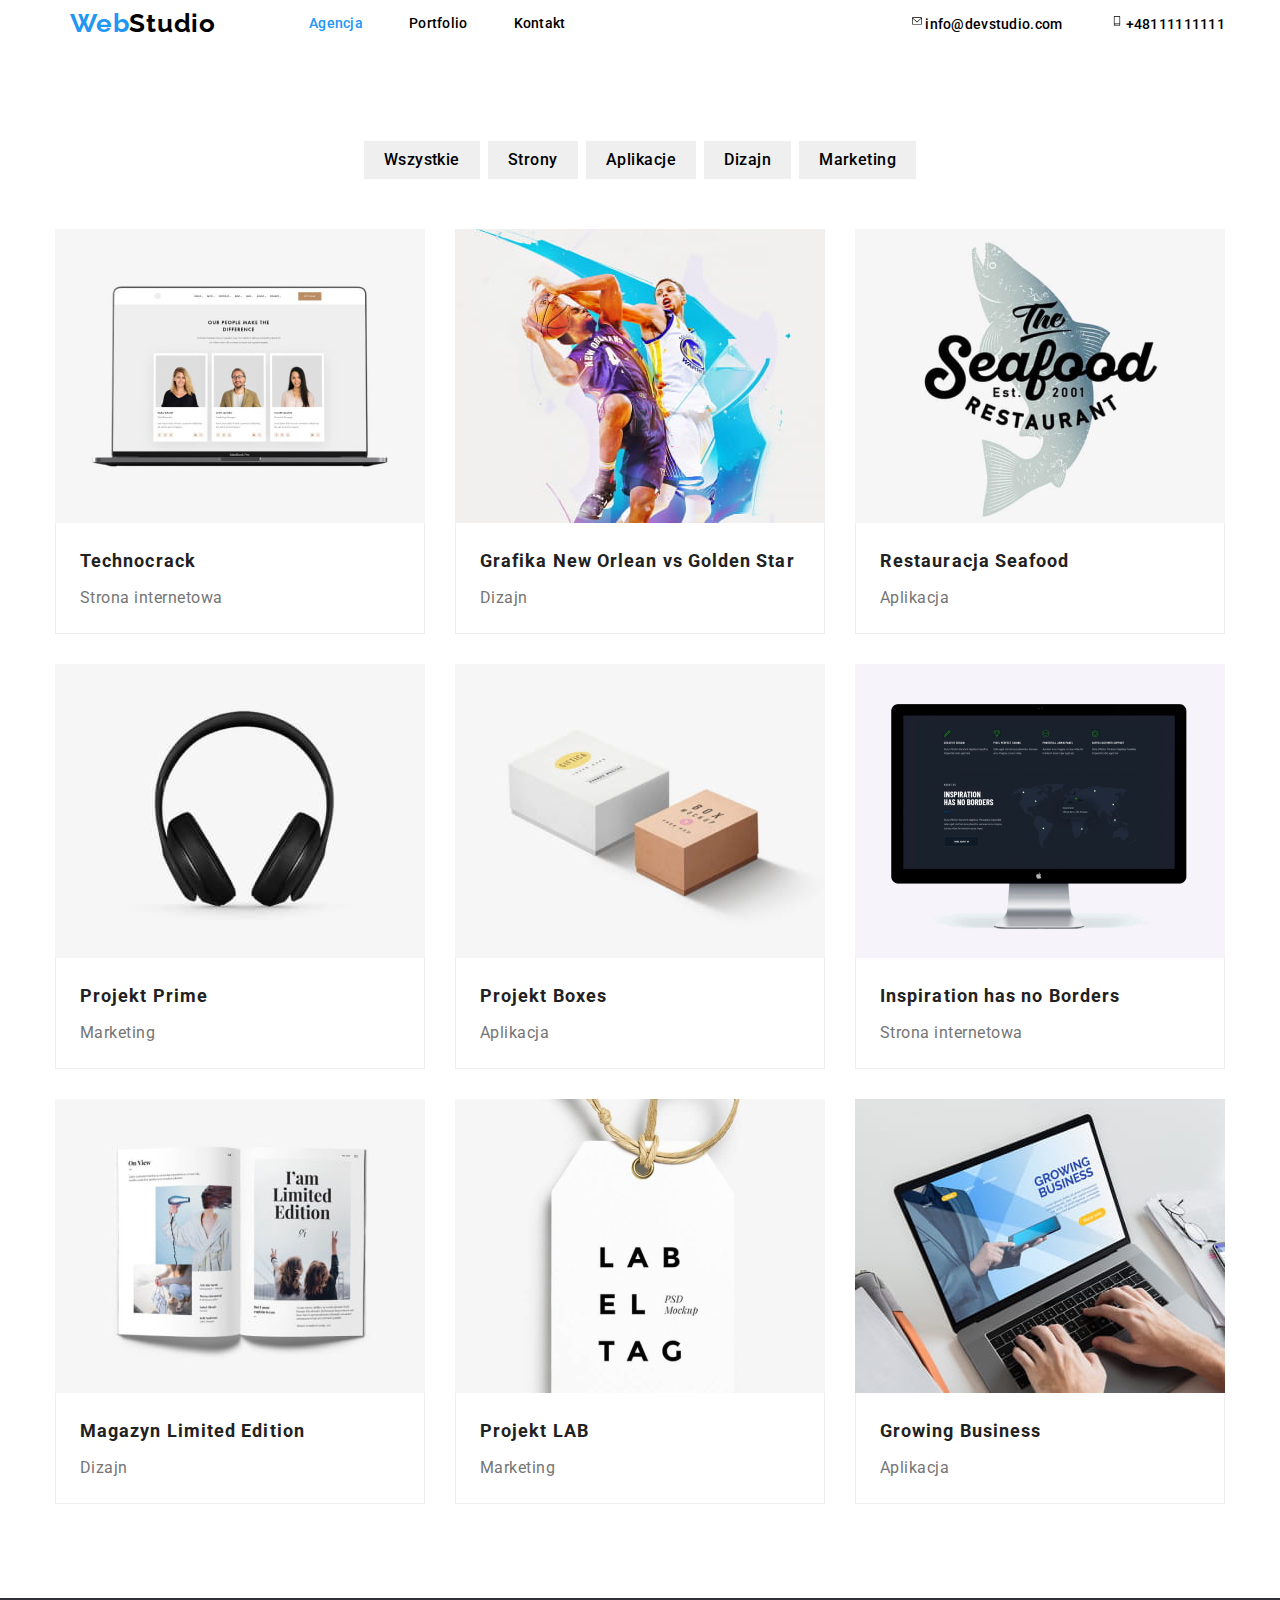
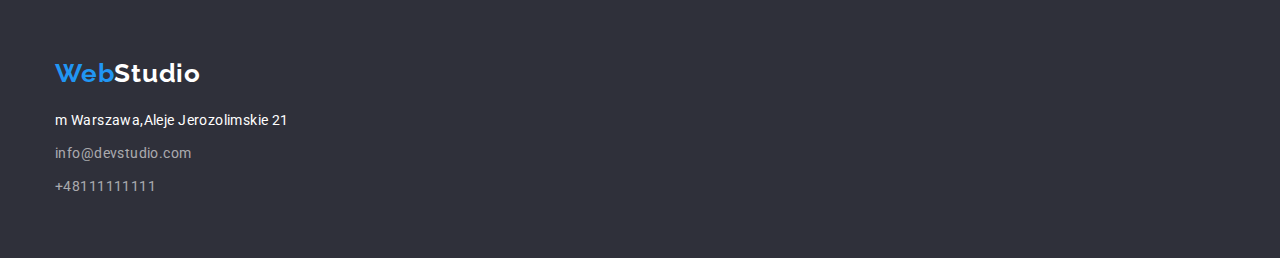
==== portfolio.html @ e97cb391 "after adding icons" ====
<!DOCTYPE html>
<html lang="pl">
	<head>
		<meta charset="UTF-8" />
		<meta http-equiv="X-UA-Compatible" content="IE=edge" />
		<meta name="viewport" content="width=device-width, initial-scale=1.0" />
		<title>Portfolio</title>

		<link
		rel="stylesheet"
		href="https://cdnjs.cloudflare.com/ajax/libs/modern-normalize/1.0.0/modern-normalize.min.css" />

        <link rel="preconnect" href="https://fonts.googleapis.com">
<link rel="preconnect" href="https://fonts.gstatic.com" crossorigin>
<link href="https://fonts.googleapis.com/css2?family=Raleway:wght@700&family=Roboto:wght@400;500;700;900&display=swap" rel="stylesheet">
        

<link rel="stylesheet" href="css\style.css">
	</head>
	<body>
		<div class="container">
		
			<header class="headersize">
				<p>
					<a class="logo-size link logo" href="index.html"
						><strong
							><span class="link web-logo">Web</span></span
							><span class="link studio-logo">Studio</span></strong
						></a
					>
				</p>
					<ul class="menu">
						<li>
							<a class="fontsize-link link agencjamargin" href="index.html"
								><span class="link active-color">Agencja</span></a>
						</li>
						<li>
							<a class="fontsize-link link portfoliomargin" href="portfolio.html">Portfolio</a>
						</li> 
						<li>
							<a class="fontsize-link link" href="#">Kontakt</a>
						</li>
					</ul>
				<ul class="contactus">
					<li>
						<a class="fontsize-link link mailto" href="mailto:info@devstudio.com">
							<svg class="icon-envelope" width="10" height="16">
						<use href=".\images\icons.svg#icon-envelope"></use>
						</svg>
							info@devstudio.com</a>
					</li>
					<li>
						<a class="fontsize-link link callus" href="tel:+48111111111">
							<svg class="icon-smartphone" width="10" height="16">
								<use href=".\images\icons.svg#icon-smartphone"></use>
								</svg>
								+48111111111</a>
					</li>
				</ul>
				</header>
			</div>
		<main>
			<section class="section2 container">
				<ul class="menuportfolio">
					<li class="button">
						<button class="buttonlink" type="button">Wszystkie</button>
					</li>
					<li class="button">
						<button class="buttonlink" type="button">Strony</button>
					</li>
					<li class="button">
						<button class="buttonlink" type="button">Aplikacje</button>
					</li>
					<li class="button">
						<button class="buttonlink" type="button">Dizajn</button>
					</li>
					<li class="button">
						<button class="buttonlink" type="button">Marketing</button>
					</li>
				</ul>
			</section>
			<section class="section3 container">
                <div>
                    <ul class="alljob">
						<li class="gap">
							<img class="jobmargin"
								src=".\images\technocrack.jpg"
								alt="technocrack"
								width="370"
								height="294" />
								<div class="imageborder">
							<h3 class="imgtitle1">Technocrack</h3>
							<p class="text2 page">Strona internetowa</p>
							</div>
						</li>
                        <li class="gap">
							<img class="jobmargin"
								src=".\images\grafikanovsgs.jpg"
								alt="koszykarze"
								width="370"
								height="294" />
								<div class="imageborder">
							<h3 class="imgtitle1">Grafika New Orlean vs Golden Star</h3>
							<p class="text2 design">Dizajn</p>
							</div>
						</li>
                        <li class="gap">
							<img class="jobmargin"
								src=".\images\restauracjaseafood.jpg"
								alt="logo restauracji"
								width="370"
								height="294" />
								<div class="imageborder">
							<h3 class="imgtitle1">Restauracja Seafood</h3>
							<p class="text2 app">Aplikacja</p>
							</div>
                            </li>
                    <li class="gap">
                        <img class="jobmargin"
                            src=".\images\projektprime.jpg"
                            alt="sluchawki"
                            width="370"
                            height="294" />
							<div class="imageborder">
                        <h3 class="imgtitle1">Projekt Prime</h3>
                        <p class="text2 marketing">Marketing</p>
						</div>
                    </li>
                    <li class="gap">
                        <img class="jobmargin"
                            src=".\images\projektboxes.jpg"
                            alt="pudelka"
                            width="370"
                            height="294" />
							<div class="imageborder">
                        <h3 class="imgtitle1">Projekt Boxes</h3>
                        <p class="text2 app">Aplikacja</p>
						</div>
                    </li>
                    <li class="gap">
                        <img class="jobmargin"
                            src=".\images\inspiration.jpg"
                            alt="ekran komputera"
                            width="370"
                            height="294" />
							<div class="imageborder">
                        <h3 class="imgtitle1">Inspiration has no Borders</h3>
                        <p class="text2 page">Strona internetowa</p>
						</div>
                        </li>
                    <li class="gap">
                        <img class="jobmargin"
                            src=".\images\magazyn.jpg"
                            alt="otwarte strony magazynu"
                            width="370"
                            height="294" />
							<div class="imageborder">
                        <h3 class="imgtitle1">Magazyn Limited Edition</h3>
                        <p class="text2 design">Dizajn</p>
						</div>
                    </li>
                    <li class="gap">
                        <img class="jobmargin"
                            src=".\images\projektlab.jpg"
                            alt="etykieta"
                            width="370"
                            height="294" />
							<div class="imageborder">
                        <h3 class="imgtitle1">Projekt LAB</h3>
                        <p class="text2 marketing">Marketing</p>
						</div>
                    </li>
                    <li class="gap">
                        <img class="jobmargin"
                            src=".\images\growing.jpg"
                            alt="laptop"
                            width="370"
                            height="294" />
							<div class="imageborder">
                        <h3 class="imgtitle1">Growing Business</h3>
                        <p class="text2 app">Aplikacja</p>
						</div>
                    </li>
                </div>
            </section>
		</main>
		<footer class="footer-background container1">
			<div class="footeraddress container">
			<div class="footerlogo">
			<p class="footerlogotwo">
				<a class="logo-size link" href="index.html"
					><strong
						><span class="link web-logo">Web</span
						><span class="link studio-logo-footer">Studio</span></strong
					></a>
			</p>
			</div>
			<address>
				<p class="fontsize-address" class="postal-address">
					m Warszawa,Aleje Jerozolimskie 21
				</p>
				<ul class="contactusfooter">
					<li>
						<div class="mailfooter">
						<a class="fontsize-link2" href="mailto:info@devstudio.com"
							>info@devstudio.com</a
						>
						</div>
					</li>
					<li>
						<div class="telfooter">
						<a class="fontsize-link2" href="tel:+48111111111">+48111111111</a>
						</div>
					</li>
				</ul>
			</address>
			</div>
		</footer>
</body>
</html>
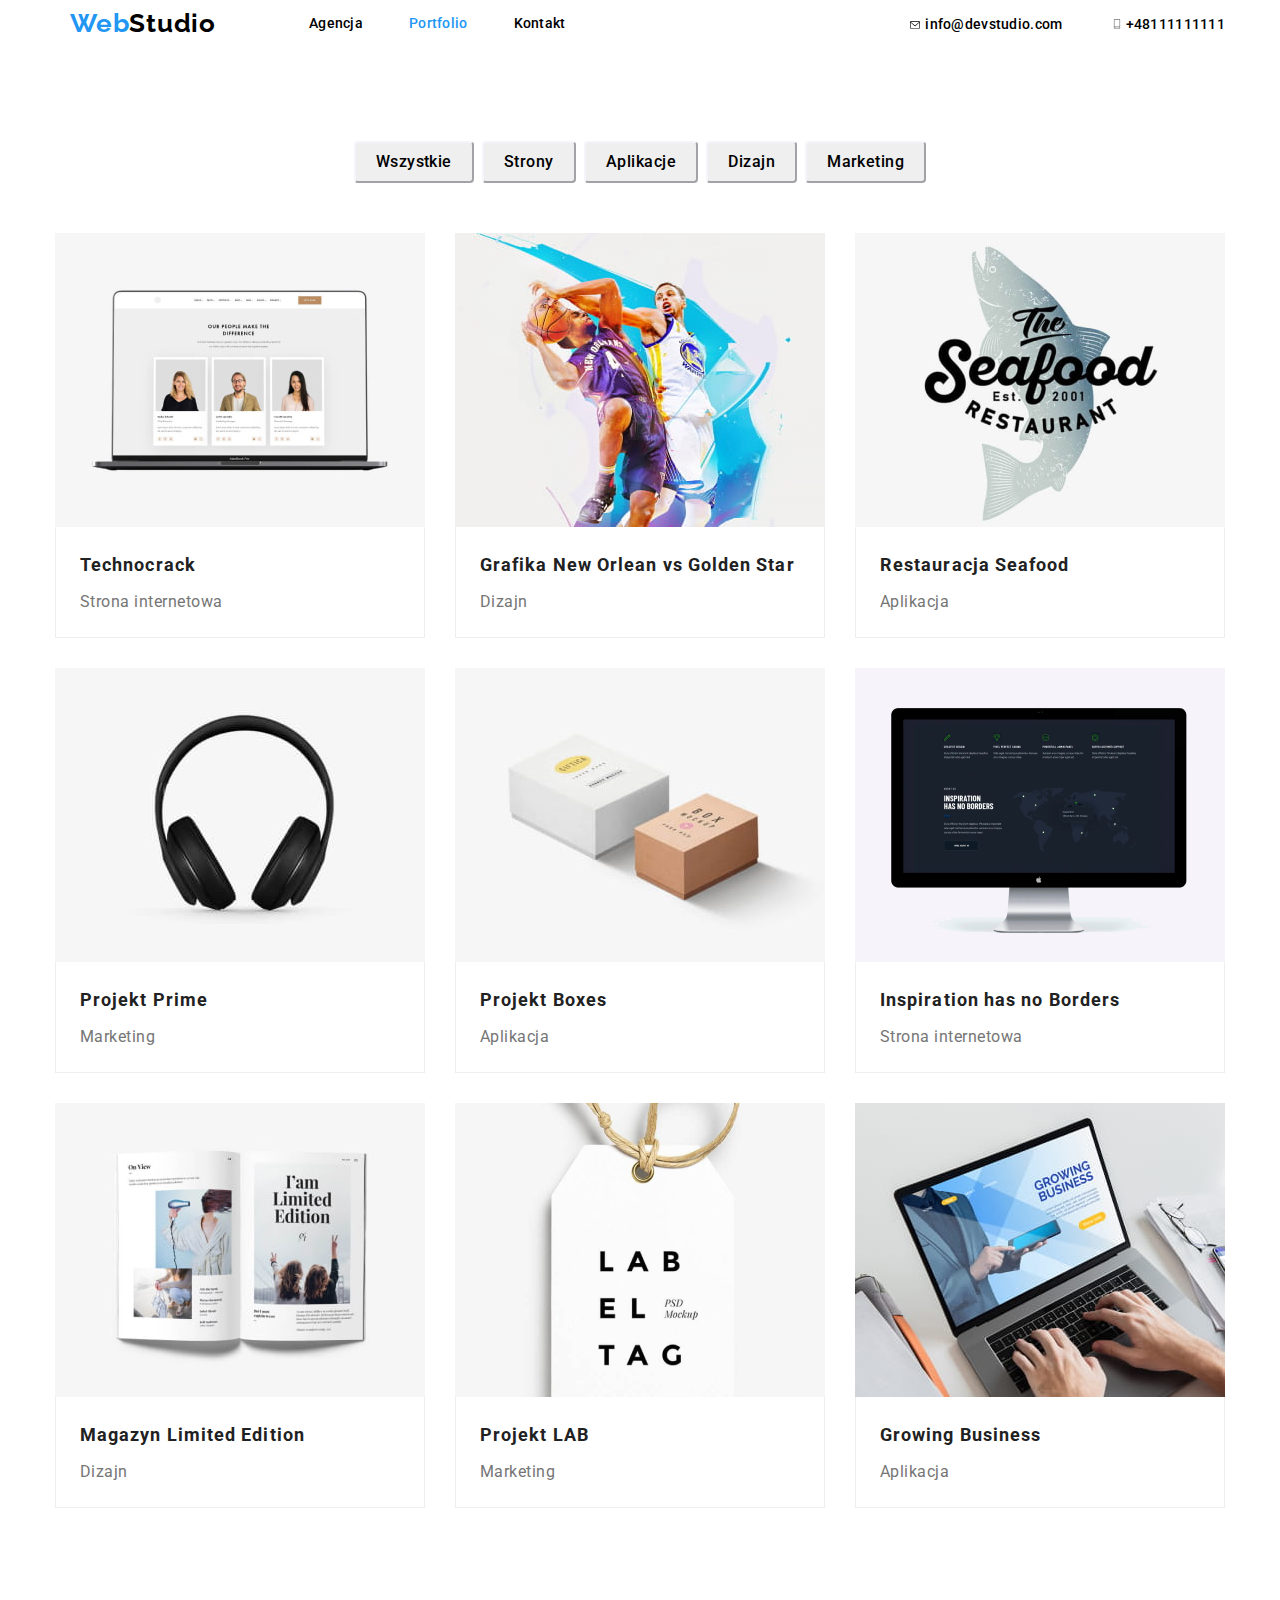
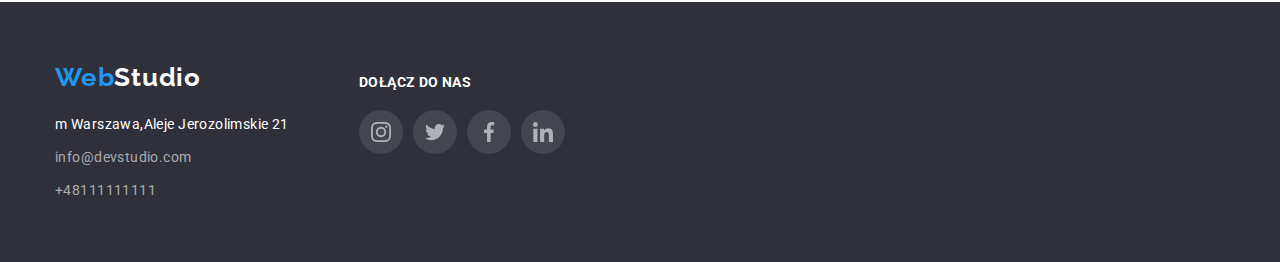
==== commit c36ab707: "finished" ====
--- a/portfolio.html
+++ b/portfolio.html
@@ -32,31 +32,31 @@
 					<ul class="menu">
 						<li>
 							<a class="fontsize-link link agencjamargin" href="index.html"
-								><span class="link active-color">Agencja</span></a>
-						</li>
-						<li>
-							<a class="fontsize-link link portfoliomargin" href="portfolio.html">Portfolio</a>
+								><span class="link">Agencja</span></a>
+						</li>
+						<li>
+							<a class="fontsize-link link portfoliomargin active-color" href="portfolio.html">Portfolio</a>
 						</li> 
 						<li>
 							<a class="fontsize-link link" href="#">Kontakt</a>
 						</li>
 					</ul>
-				<ul class="contactus">
-					<li>
-						<a class="fontsize-link link mailto" href="mailto:info@devstudio.com">
-							<svg class="icon-envelope" width="10" height="16">
-						<use href=".\images\icons.svg#icon-envelope"></use>
-						</svg>
-							info@devstudio.com</a>
-					</li>
-					<li>
-						<a class="fontsize-link link callus" href="tel:+48111111111">
-							<svg class="icon-smartphone" width="10" height="16">
-								<use href=".\images\icons.svg#icon-smartphone"></use>
-								</svg>
-								+48111111111</a>
-					</li>
-				</ul>
+					<ul class="contactus">
+						<li>
+							<a class="fontsize-link link mailto" href="mailto:info@devstudio.com">
+								<svg class="icon-envelope" width="12" height="16">
+							<use href=".\images\icons.svg#icon-envelope" width="10" height="16" x="0" y="4px"></use>
+							</svg>
+								info@devstudio.com</a>
+						</li>
+						<li>
+							<a class="fontsize-link link callus" href="tel:+48111111111">
+								<svg class="icon-smartphone" width="10" height="16">
+									<use href=".\images\icons.svg#icon-smartphone" idth="10" height="16" x="0" y="3px"></use>
+									</svg>
+									+48111111111</a>
+						</li>
+					</ul>		
 				</header>
 			</div>
 		<main>
@@ -185,7 +185,8 @@
             </section>
 		</main>
 		<footer class="footer-background container1">
-			<div class="footeraddress container">
+			<div class="footerdetails container">
+			<div class="footeraddress">
 			<div class="footerlogo">
 			<p class="footerlogotwo">
 				<a class="logo-size link" href="index.html"
@@ -194,7 +195,7 @@
 						><span class="link studio-logo-footer">Studio</span></strong
 					></a>
 			</p>
-			</div>
+			</div> <!-- koniec footerlogo -->
 			<address>
 				<p class="fontsize-address" class="postal-address">
 					m Warszawa,Aleje Jerozolimskie 21
@@ -214,7 +215,39 @@
 					</li>
 				</ul>
 			</address>
-			</div>
+			</div> <!-- koniec footeraddress container -->
+			<div class="footersociallinks">
+				<p class="joinus">Dołącz do nas</p>
+				<ul class="sociallinks2">
+					<li>
+						<a href="#">
+						<svg class="footer-icon-instagram2" width="44" height="44">
+							<use href=".\images\icons.svg#icon-instagram2" width="20" height="20" x="12px" y="12px"></use>
+							</svg></a>
+					</li>
+					<li>
+						<a href="#">
+						<svg class="footer-icon-twitter1" width="44" height="44">
+							<use href=".\images\icons.svg#icon-twitter1" width="20" height="20" x="12px" y="12px"></use>
+							</svg></a>
+					</li>
+					<li>
+						<a href="#">
+						<svg class="footer-icon-facebook1" width="44" height="44">
+							<use href=".\images\icons.svg#icon-facebook1" width="20" height="20" x="12px" y="12px" ></use>
+							</svg></a>
+					</li>
+					<li>
+						<a href="#">
+						<svg class="footer-icon-linkedin1" width="44" height="44">
+							<use href=".\images\icons.svg#icon-linkedin1" width="20" height="20" x="12px" y="12px" ></use>
+							</svg></a>
+					</li>
+				</ul>
+						
+						</div>
+			</div> <!-- koniec footerdetails -->
 		</footer>
+
 </body>
 </html>
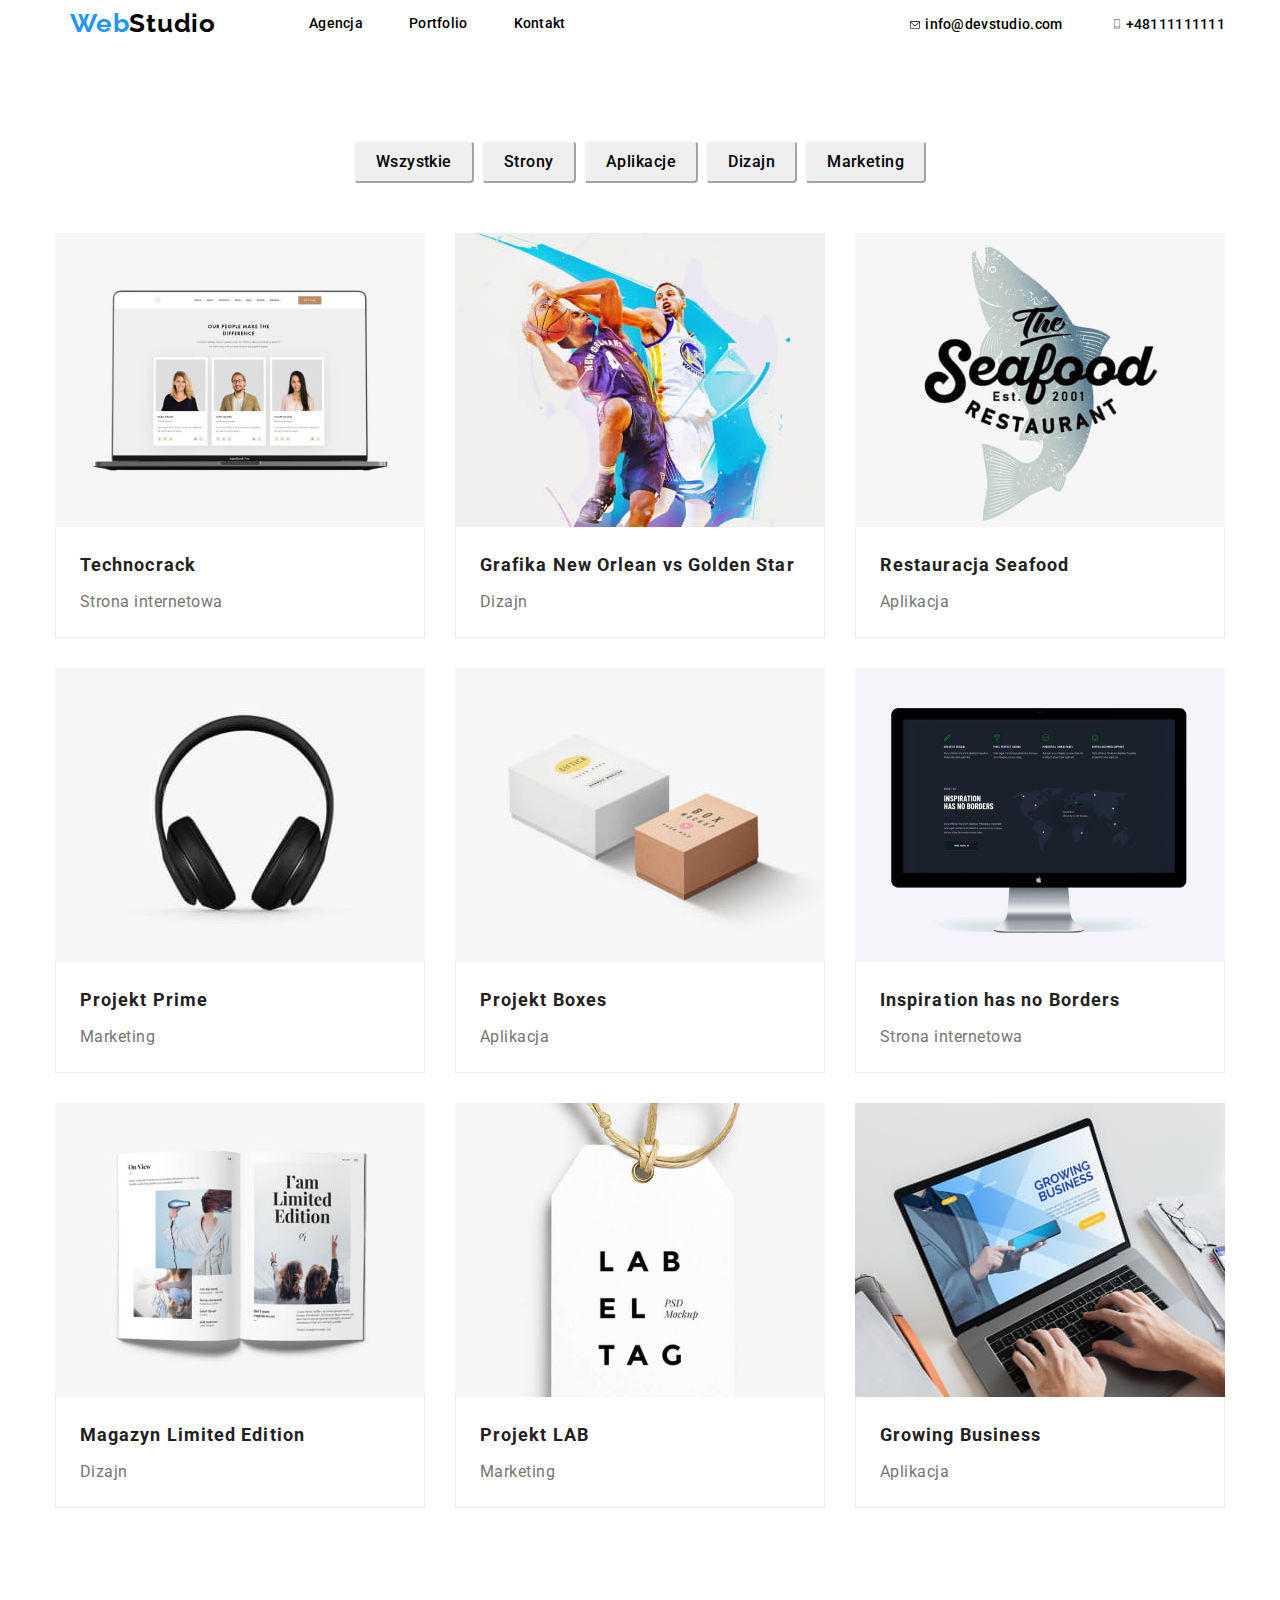
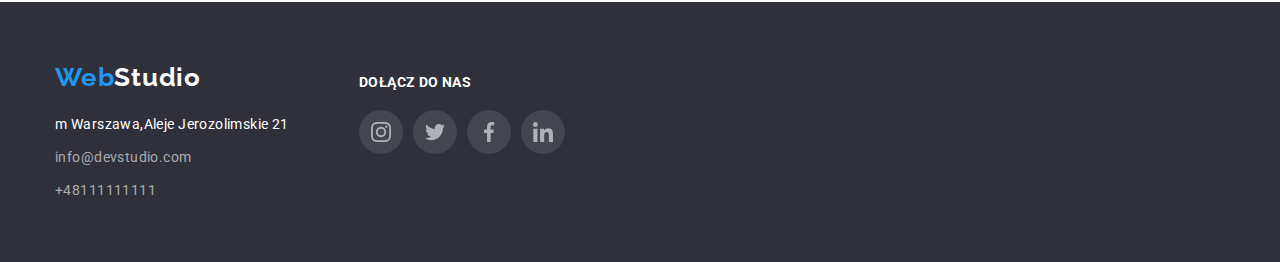
==== commit 2d2aa84d: "after last correct" ====
--- a/portfolio.html
+++ b/portfolio.html
@@ -45,14 +45,14 @@
 						<li>
 							<a class="fontsize-link link mailto" href="mailto:info@devstudio.com">
 								<svg class="icon-envelope" width="12" height="16">
-							<use href=".\images\icons.svg#icon-envelope" width="10" height="16" x="0" y="4px"></use>
+							<use href="./images/icons.svg#icon-envelope" width="10" height="16" x="0" y="4px"></use>
 							</svg>
 								info@devstudio.com</a>
 						</li>
 						<li>
 							<a class="fontsize-link link callus" href="tel:+48111111111">
 								<svg class="icon-smartphone" width="10" height="16">
-									<use href=".\images\icons.svg#icon-smartphone" idth="10" height="16" x="0" y="3px"></use>
+									<use href="./images/icons.svg#icon-smartphone" idth="10" height="16" x="0" y="3px"></use>
 									</svg>
 									+48111111111</a>
 						</li>
@@ -84,7 +84,7 @@
                     <ul class="alljob">
 						<li class="gap">
 							<img class="jobmargin"
-								src=".\images\technocrack.jpg"
+								src="./images/technocrack.jpg"
 								alt="technocrack"
 								width="370"
 								height="294" />
@@ -95,7 +95,7 @@
 						</li>
                         <li class="gap">
 							<img class="jobmargin"
-								src=".\images\grafikanovsgs.jpg"
+								src="./images/grafikanovsgs.jpg"
 								alt="koszykarze"
 								width="370"
 								height="294" />
@@ -106,7 +106,7 @@
 						</li>
                         <li class="gap">
 							<img class="jobmargin"
-								src=".\images\restauracjaseafood.jpg"
+								src="./images/restauracjaseafood.jpg"
 								alt="logo restauracji"
 								width="370"
 								height="294" />
@@ -117,7 +117,7 @@
                             </li>
                     <li class="gap">
                         <img class="jobmargin"
-                            src=".\images\projektprime.jpg"
+                            src="./images/projektprime.jpg"
                             alt="sluchawki"
                             width="370"
                             height="294" />
@@ -128,7 +128,7 @@
                     </li>
                     <li class="gap">
                         <img class="jobmargin"
-                            src=".\images\projektboxes.jpg"
+                            src="./images/projektboxes.jpg"
                             alt="pudelka"
                             width="370"
                             height="294" />
@@ -139,7 +139,7 @@
                     </li>
                     <li class="gap">
                         <img class="jobmargin"
-                            src=".\images\inspiration.jpg"
+                            src="./images/inspiration.jpg"
                             alt="ekran komputera"
                             width="370"
                             height="294" />
@@ -150,7 +150,7 @@
                         </li>
                     <li class="gap">
                         <img class="jobmargin"
-                            src=".\images\magazyn.jpg"
+                            src="./images/magazyn.jpg"
                             alt="otwarte strony magazynu"
                             width="370"
                             height="294" />
@@ -161,7 +161,7 @@
                     </li>
                     <li class="gap">
                         <img class="jobmargin"
-                            src=".\images\projektlab.jpg"
+                            src="./images/projektlab.jpg"
                             alt="etykieta"
                             width="370"
                             height="294" />
@@ -172,7 +172,7 @@
                     </li>
                     <li class="gap">
                         <img class="jobmargin"
-                            src=".\images\growing.jpg"
+                            src="./images/growing.jpg"
                             alt="laptop"
                             width="370"
                             height="294" />
@@ -222,25 +222,25 @@
 					<li>
 						<a href="#">
 						<svg class="footer-icon-instagram2" width="44" height="44">
-							<use href=".\images\icons.svg#icon-instagram2" width="20" height="20" x="12px" y="12px"></use>
+							<use href="./images/icons.svg#icon-instagram2" width="20" height="20" x="12px" y="12px"></use>
 							</svg></a>
 					</li>
 					<li>
 						<a href="#">
 						<svg class="footer-icon-twitter1" width="44" height="44">
-							<use href=".\images\icons.svg#icon-twitter1" width="20" height="20" x="12px" y="12px"></use>
+							<use href="./images/icons.svg#icon-twitter1" width="20" height="20" x="12px" y="12px"></use>
 							</svg></a>
 					</li>
 					<li>
 						<a href="#">
 						<svg class="footer-icon-facebook1" width="44" height="44">
-							<use href=".\images\icons.svg#icon-facebook1" width="20" height="20" x="12px" y="12px" ></use>
+							<use href="./images/icons.svg#icon-facebook1" width="20" height="20" x="12px" y="12px" ></use>
 							</svg></a>
 					</li>
 					<li>
 						<a href="#">
 						<svg class="footer-icon-linkedin1" width="44" height="44">
-							<use href=".\images\icons.svg#icon-linkedin1" width="20" height="20" x="12px" y="12px" ></use>
+							<use href="./images/icons.svg#icon-linkedin1" width="20" height="20" x="12px" y="12px" ></use>
 							</svg></a>
 					</li>
 				</ul>
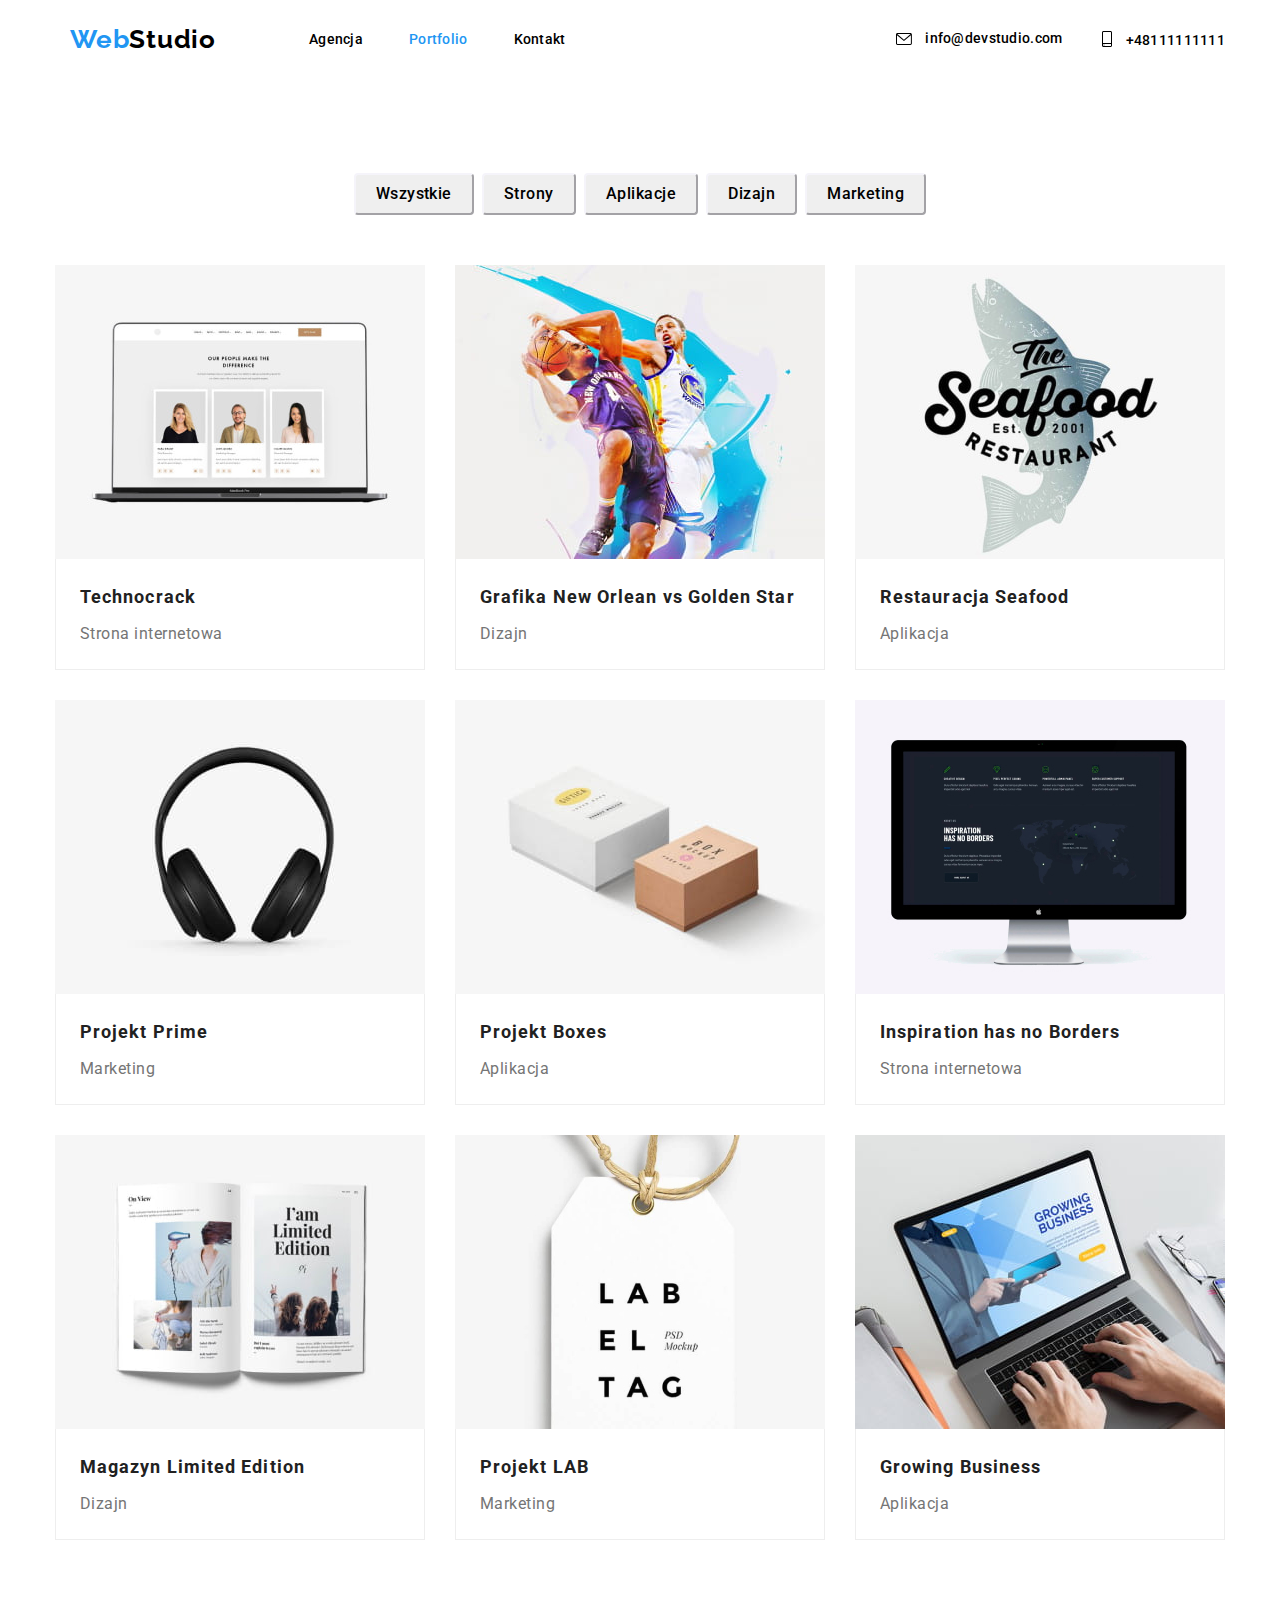
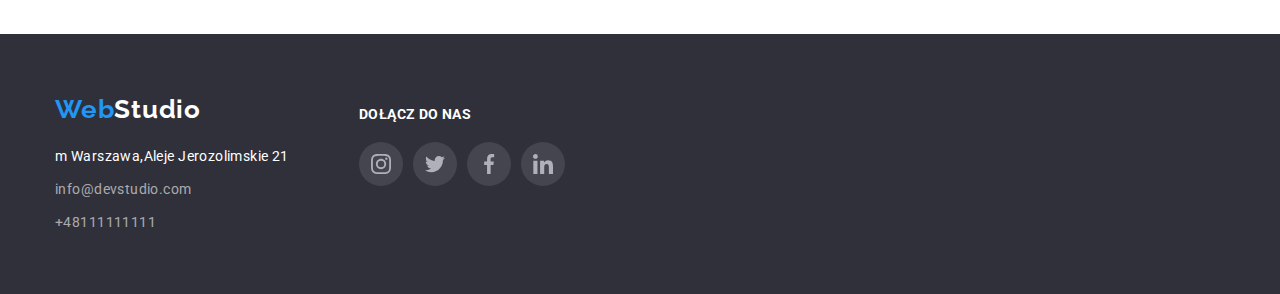
==== commit 2e7d124a: "After mentor's comment 26.10.2022" ====
--- a/portfolio.html
+++ b/portfolio.html
@@ -29,34 +29,36 @@
 						></a
 					>
 				</p>
-					<ul class="menu">
-						<li>
-							<a class="fontsize-link link agencjamargin" href="index.html"
-								><span class="link">Agencja</span></a>
-						</li>
-						<li>
-							<a class="fontsize-link link portfoliomargin active-color" href="portfolio.html">Portfolio</a>
-						</li> 
-						<li>
-							<a class="fontsize-link link" href="#">Kontakt</a>
-						</li>
-					</ul>
-					<ul class="contactus">
-						<li>
-							<a class="fontsize-link link mailto" href="mailto:info@devstudio.com">
-								<svg class="icon-envelope" width="12" height="16">
-							<use href="./images/icons.svg#icon-envelope" width="10" height="16" x="0" y="4px"></use>
+				<ul class="menu">
+					<li>
+						<a class="fontsize-link link agencjamargin" href="index.html"
+							><span class="link">Agencja</span></a>
+					</li>
+					<li>
+						<a class="fontsize-link link portfoliomargin link-active-color" href="portfolio.html">Portfolio</a>
+					</li> 
+					<li>
+						<a class="fontsize-link link" href="#">Kontakt</a>
+					</li>
+				</ul>
+			<ul class="contactus">
+				<li class="envelope">
+					<a class="fontsize-link link mailto" href="mailto:info@devstudio.com">
+						<svg class="icon-envelope" width="16" height="12">
+					<use href="./images/icons.svg#icon-envelope1" width="16" height="12" x="0" y="0px"></use>
+					</svg>
+						info@devstudio.com</a>
+				</li>
+				<li class="smartphone">
+					<a class="fontsize-link link callus" href="tel:+48111111111">
+						<svg class="icon-smartphone" width="10" height="16">
+							<use href="./images/icons.svg#icon-smartphone1" width="10" height="16" x="0" y="0px"></use>
 							</svg>
-								info@devstudio.com</a>
-						</li>
-						<li>
-							<a class="fontsize-link link callus" href="tel:+48111111111">
-								<svg class="icon-smartphone" width="10" height="16">
-									<use href="./images/icons.svg#icon-smartphone" idth="10" height="16" x="0" y="3px"></use>
-									</svg>
-									+48111111111</a>
-						</li>
-					</ul>		
+							+48111111111</a>
+				</li>
+			</ul>
+
+
 				</header>
 			</div>
 		<main>
